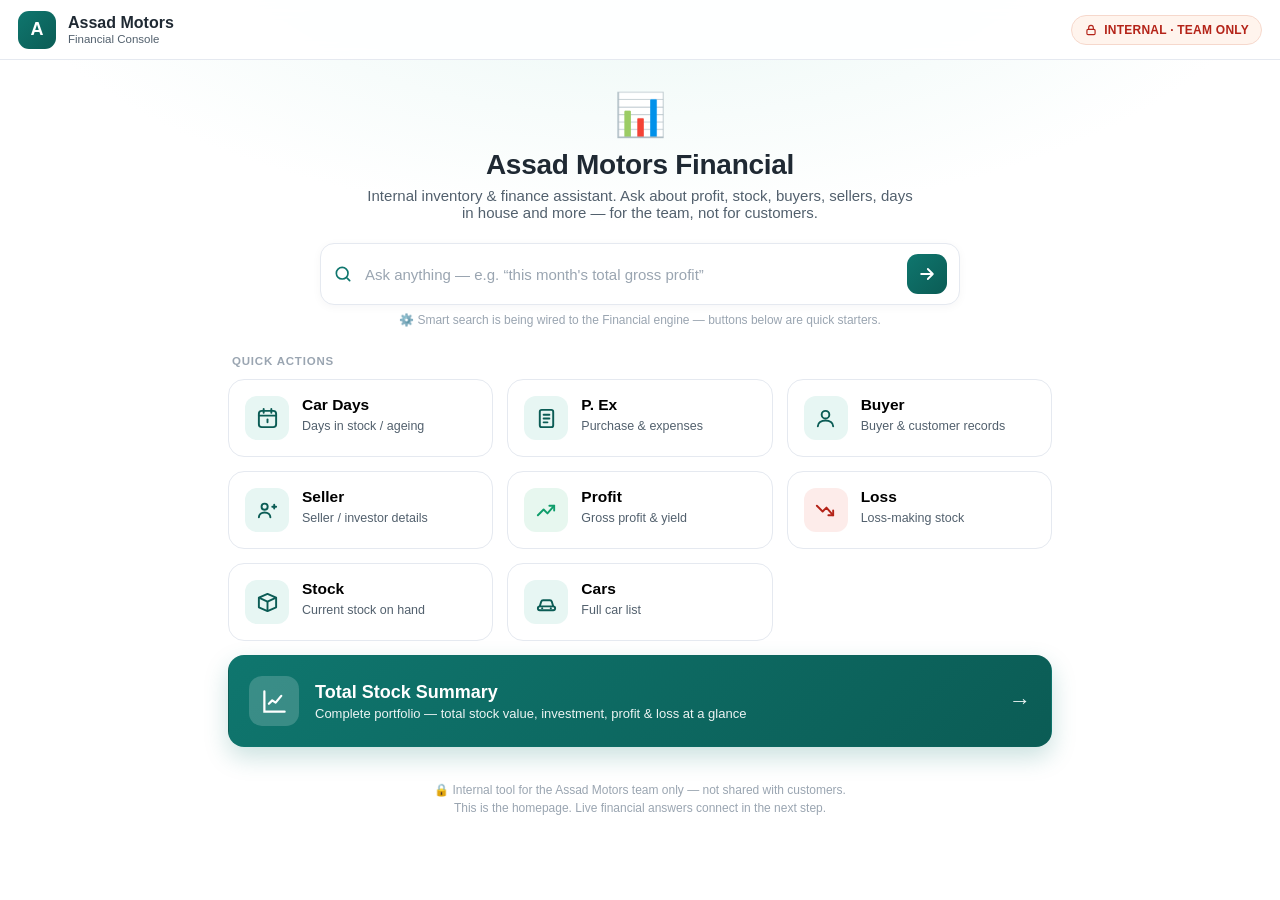
==== app/financial_app/index.html @ 6aa78eaf "Add Assad Motors Financial internal console homepage (/financial/) Separate internal-team link from " ====
<!DOCTYPE html>
<!-- Assad Motors FINANCIAL — internal team console (homepage / front-end only).
     Separate link from the customer chatbot. No customer data here.
     Plain HTML/CSS/JS, no frameworks. Styled to match app/chat_app.
     Backend (vector/embedding column matching) wired later — these buttons are
     quick-action prompts that will feed the Financial engine. -->
<html lang="en">
<head>
  <meta charset="utf-8" />
  <meta name="viewport" content="width=device-width, initial-scale=1, viewport-fit=cover" />
  <title>Assad Motors — Financial</title>
  <meta name="description" content="Assad Motors Financial — internal inventory & finance assistant (team only)." />
  <meta name="robots" content="noindex, nofollow" />
  <link rel="icon" href="data:image/svg+xml,<svg xmlns='http://www.w3.org/2000/svg' viewBox='0 0 100 100'><rect x='4' y='4' width='92' height='92' rx='22' fill='%230f766e'/><text x='50' y='68' font-size='52' text-anchor='middle' fill='white' font-family='Arial' font-weight='bold'>A</text></svg>" />
  <style>
    :root{
      --blue:#2563eb; --blue-dark:#1d4ed8; --blue-soft:#eff4ff;
      --teal:#0f766e; --teal-dark:#0b5c55; --teal-soft:#e7f6f3;
      --emerald:#0f9d6b; --red:#b42318; --amber:#b45309;
      --ink:#1f2933; --ink-soft:#52606d; --muted:#9aa5b1;
      --grey-line:#e5e9f0; --grey-bg:#f7f8fa; --radius:16px;
    }
    *{box-sizing:border-box;}
    html,body{height:100%;}
    body{
      margin:0; min-height:100dvh;
      font-family:-apple-system,BlinkMacSystemFont,"Segoe UI",Roboto,"Helvetica Neue",Arial,sans-serif;
      color:var(--ink);
      background:
        radial-gradient(1100px 520px at 50% -10%, var(--teal-soft) 0%, rgba(231,246,243,0) 60%),
        #fff;
    }
    button{font:inherit;cursor:pointer;}
    svg{display:block;}
    a{color:inherit;}

    /* ── Topbar ── */
    header#topbar{
      display:flex; align-items:center; gap:12px;
      height:60px; padding:0 18px;
      border-bottom:1px solid var(--grey-line);
      background:rgba(255,255,255,.9); backdrop-filter:blur(8px);
      position:sticky; top:0; z-index:10;
    }
    #logo{
      width:38px; height:38px; border-radius:11px; flex:0 0 auto;
      background:linear-gradient(135deg,var(--teal),var(--teal-dark));
      color:#fff; font-weight:800; font-size:18px;
      display:flex; align-items:center; justify-content:center;
    }
    #brandName{font-weight:800; font-size:16px; line-height:1.1;}
    #brandTag{font-size:11.5px; color:var(--ink-soft); margin-top:1px;}
    #internalPill{
      margin-left:auto; display:inline-flex; align-items:center; gap:6px;
      padding:7px 12px; border-radius:999px;
      background:#fff4ed; color:var(--red); border:1px solid #f6d8cc;
      font-size:12px; font-weight:800; letter-spacing:.02em; white-space:nowrap;
    }
    #internalPill svg{width:14px;height:14px;}

    /* ── Page ── */
    main{max-width:860px; margin:0 auto; padding:30px 18px 48px;}
    .hero{text-align:center; margin-bottom:22px;}
    .hero .emoji{font-size:42px;}
    .hero h1{font-size:28px; font-weight:800; letter-spacing:-.01em; margin:10px 0 6px;}
    .hero p{color:var(--ink-soft); font-size:15px; margin:0 auto; max-width:560px;}

    /* ── Ask bar (beta) ── */
    .askwrap{margin:22px auto 10px; max-width:640px;}
    .ask{
      display:flex; align-items:center; gap:10px;
      background:#fff; border:1px solid var(--grey-line); border-radius:14px;
      padding:10px 12px; box-shadow:0 2px 10px rgba(16,24,40,.04);
      transition:border-color .15s, box-shadow .15s;
    }
    .ask:focus-within{border-color:var(--teal); box-shadow:0 2px 14px rgba(15,118,110,.12);}
    .ask svg.q{width:20px;height:20px;color:var(--teal);flex:0 0 auto;}
    .ask input{
      flex:1; border:0; outline:0; background:none; font-size:15px; color:var(--ink);
    }
    .ask input::placeholder{color:var(--muted);}
    .ask button{
      flex:0 0 auto; width:40px; height:40px; border-radius:11px; border:0;
      background:linear-gradient(135deg,var(--teal),var(--teal-dark)); color:#fff;
      display:flex; align-items:center; justify-content:center;
    }
    .ask button svg{width:20px;height:20px;}
    .beta{text-align:center; font-size:12px; color:var(--muted); margin:8px 0 0;}

    /* ── Section label ── */
    .seclabel{
      font-size:11.5px; font-weight:800; letter-spacing:.07em; text-transform:uppercase;
      color:var(--muted); margin:28px 4px 12px;
    }

    /* ── Action grid (matches customer chips, bigger) ── */
    .grid{
      display:grid; grid-template-columns:repeat(auto-fit,minmax(200px,1fr));
      gap:14px;
    }
    .tile{
      display:flex; align-items:flex-start; gap:13px; text-align:left;
      padding:16px; border-radius:var(--radius);
      border:1px solid var(--grey-line); background:#fff;
      transition:border-color .15s, background .15s, transform .1s, box-shadow .15s;
    }
    .tile:hover{
      border-color:var(--teal); background:var(--teal-soft);
      transform:translateY(-2px); box-shadow:0 6px 18px rgba(15,118,110,.10);
    }
    .tile .ic{
      width:44px; height:44px; border-radius:12px; flex:0 0 auto;
      display:flex; align-items:center; justify-content:center;
      background:var(--teal-soft); color:var(--teal-dark);
    }
    .tile .ic svg{width:23px;height:23px;}
    .tile .txt{min-width:0;}
    .tile .t{font-weight:700; font-size:15.5px; line-height:1.2;}
    .tile .s{font-size:12.5px; color:var(--ink-soft); margin-top:3px; line-height:1.3;}
    /* accent variants */
    .tile.profit .ic{background:#e7f7ef;color:var(--emerald);}
    .tile.loss   .ic{background:#fdecea;color:var(--red);}

    /* ── Summary (full-width highlight) ── */
    .summary{
      margin-top:14px; display:flex; align-items:center; gap:16px;
      padding:20px; border-radius:var(--radius); text-align:left;
      width:100%; border:1px solid transparent;
      background:linear-gradient(135deg,var(--teal),var(--teal-dark)); color:#fff;
      transition:transform .1s, box-shadow .15s;
      box-shadow:0 10px 24px rgba(15,118,110,.22);
    }
    .summary:hover{transform:translateY(-2px); box-shadow:0 14px 30px rgba(15,118,110,.30);}
    .summary .ic{
      width:50px; height:50px; border-radius:13px; flex:0 0 auto;
      display:flex; align-items:center; justify-content:center;
      background:rgba(255,255,255,.18); color:#fff;
    }
    .summary .ic svg{width:27px;height:27px;}
    .summary .t{font-weight:800; font-size:18px;}
    .summary .s{font-size:13px; opacity:.92; margin-top:3px;}
    .summary .go{margin-left:auto; font-size:22px; opacity:.9;}

    footer{
      text-align:center; color:var(--muted); font-size:12px;
      margin-top:34px; line-height:1.5;
    }

    /* ── toast ── */
    #toast{
      position:fixed; left:50%; bottom:26px; transform:translateX(-50%) translateY(20px);
      background:#111827; color:#fff; padding:12px 18px; border-radius:12px;
      font-size:14px; box-shadow:0 10px 30px rgba(0,0,0,.25);
      opacity:0; pointer-events:none; transition:opacity .2s, transform .2s; z-index:50;
      max-width:88vw; text-align:center;
    }
    #toast.show{opacity:1; transform:translateX(-50%) translateY(0);}

    @media (max-width:560px){
      .hero h1{font-size:23px;}
      .grid{grid-template-columns:repeat(2,1fr); gap:11px;}
      .tile{flex-direction:column; gap:9px; padding:13px;}
      .tile .ic{width:40px;height:40px;}
      .summary{flex-wrap:wrap;}
    }
  </style>
</head>
<body>

  <header id="topbar">
    <div id="logo">A</div>
    <div>
      <div id="brandName">Assad Motors</div>
      <div id="brandTag">Financial Console</div>
    </div>
    <span id="internalPill">
      <svg viewBox="0 0 24 24" fill="none"><rect x="5" y="11" width="14" height="9" rx="2" stroke="currentColor" stroke-width="2"/><path d="M8 11V8a4 4 0 0 1 8 0v3" stroke="currentColor" stroke-width="2"/></svg>
      INTERNAL · TEAM ONLY
    </span>
  </header>

  <main>
    <section class="hero">
      <div class="emoji">📊</div>
      <h1>Assad Motors Financial</h1>
      <p>Internal inventory &amp; finance assistant. Ask about profit, stock, buyers, sellers, days in house and more — for the team, not for customers.</p>
    </section>

    <div class="askwrap">
      <form class="ask" id="askForm">
        <svg class="q" viewBox="0 0 24 24" fill="none"><circle cx="11" cy="11" r="7" stroke="currentColor" stroke-width="2"/><path d="m20 20-3-3" stroke="currentColor" stroke-width="2" stroke-linecap="round"/></svg>
        <input id="askInput" type="text" autocomplete="off"
               placeholder="Ask anything — e.g. “this month's total gross profit”" />
        <button type="submit" aria-label="Ask">
          <svg viewBox="0 0 24 24" fill="none"><path d="M5 12h13M13 6l6 6-6 6" stroke="currentColor" stroke-width="2.2" stroke-linecap="round" stroke-linejoin="round"/></svg>
        </button>
      </form>
      <p class="beta">⚙️ Smart search is being wired to the Financial engine — buttons below are quick starters.</p>
    </div>

    <div class="seclabel">Quick actions</div>
    <div class="grid" id="grid"><!-- tiles injected --></div>

    <button class="summary" data-q="Total stock summary — full portfolio value and profit/loss">
      <div class="ic">
        <svg viewBox="0 0 24 24" fill="none"><path d="M3 3v18h18" stroke="currentColor" stroke-width="2" stroke-linecap="round"/><path d="M7 14l3-3 3 2 5-6" stroke="currentColor" stroke-width="2" stroke-linecap="round" stroke-linejoin="round"/></svg>
      </div>
      <div>
        <div class="t">Total Stock Summary</div>
        <div class="s">Complete portfolio — total stock value, investment, profit &amp; loss at a glance</div>
      </div>
      <div class="go">→</div>
    </button>

    <footer>
      🔒 Internal tool for the Assad Motors team only — not shared with customers.<br/>
      This is the homepage. Live financial answers connect in the next step.
    </footer>
  </main>

  <div id="toast"></div>

  <script>
    // Quick-action tiles — labels mirror the owner's sketch.
    // data-q = the question each tile will send to the Financial engine later.
    var TILES = [
      {key:"cardays", label:"Car Days",  sub:"Days in stock / ageing",      q:"Show cars by number of days in house (ageing stock)",
       icon:'<path d="M8 2v4M16 2v4M3 9h18" stroke="currentColor" stroke-width="2" stroke-linecap="round"/><rect x="3" y="4" width="18" height="17" rx="3" stroke="currentColor" stroke-width="2"/><path d="M12 13v3" stroke="currentColor" stroke-width="2" stroke-linecap="round"/>'},
      {key:"pex", label:"P. Ex",         sub:"Purchase &amp; expenses",     q:"Show purchase price and expenses breakdown",
       icon:'<rect x="5" y="3" width="14" height="18" rx="2" stroke="currentColor" stroke-width="2"/><path d="M9 8h6M9 12h6M9 16h4" stroke="currentColor" stroke-width="2" stroke-linecap="round"/>'},
      {key:"buyer", label:"Buyer",       sub:"Buyer &amp; customer records", q:"Show buyer / customer records",
       icon:'<circle cx="12" cy="8" r="4" stroke="currentColor" stroke-width="2"/><path d="M4 20c0-3.3 3.6-6 8-6s8 2.7 8 6" stroke="currentColor" stroke-width="2" stroke-linecap="round"/>'},
      {key:"seller", label:"Seller",     sub:"Seller / investor details",   q:"Show seller and investor details",
       icon:'<circle cx="9" cy="8" r="3.2" stroke="currentColor" stroke-width="2"/><path d="M3 19c0-3 2.7-5 6-5s6 2 6 5" stroke="currentColor" stroke-width="2" stroke-linecap="round"/><path d="M17 8h4M19 6v4" stroke="currentColor" stroke-width="2" stroke-linecap="round"/>'},
      {key:"profit", label:"Profit", cls:"profit", sub:"Gross profit &amp; yield", q:"Show gross profit and percent yield",
       icon:'<path d="M3 17l6-6 4 4 7-8" stroke="currentColor" stroke-width="2" stroke-linecap="round" stroke-linejoin="round"/><path d="M15 7h5v5" stroke="currentColor" stroke-width="2" stroke-linecap="round" stroke-linejoin="round"/>'},
      {key:"loss", label:"Loss", cls:"loss", sub:"Loss-making stock",       q:"Show loss-making cars",
       icon:'<path d="M3 7l6 6 4-4 7 8" stroke="currentColor" stroke-width="2" stroke-linecap="round" stroke-linejoin="round"/><path d="M15 17h5v-5" stroke="currentColor" stroke-width="2" stroke-linecap="round" stroke-linejoin="round"/>'},
      {key:"stock", label:"Stock",       sub:"Current stock on hand",       q:"Show current stock on hand",
       icon:'<path d="M3 7l9-4 9 4-9 4-9-4Z" stroke="currentColor" stroke-width="2" stroke-linejoin="round"/><path d="M3 7v10l9 4 9-4V7" stroke="currentColor" stroke-width="2" stroke-linejoin="round"/><path d="M12 11v10" stroke="currentColor" stroke-width="2"/>'},
      {key:"cars", label:"Cars",         sub:"Full car list",               q:"Show the full car list",
       icon:'<path d="M5 16l1.5-5A2 2 0 0 1 8.4 9.6h7.2a2 2 0 0 1 1.9 1.4L19 16" stroke="currentColor" stroke-width="2" stroke-linecap="round" stroke-linejoin="round"/><rect x="3" y="16" width="18" height="4" rx="2" stroke="currentColor" stroke-width="2"/><circle cx="7.5" cy="18" r="1.1" fill="currentColor"/><circle cx="16.5" cy="18" r="1.1" fill="currentColor"/>'}
    ];

    var grid = document.getElementById("grid");
    TILES.forEach(function(t){
      var b = document.createElement("button");
      b.className = "tile" + (t.cls ? " " + t.cls : "");
      b.setAttribute("data-q", t.q);
      b.innerHTML =
        '<div class="ic"><svg viewBox="0 0 24 24" fill="none">' + t.icon + '</svg></div>' +
        '<div class="txt"><div class="t">' + t.label + '</div><div class="s">' + t.sub + '</div></div>';
      grid.appendChild(b);
    });

    // Toast + placeholder behaviour (backend not wired yet).
    var toast = document.getElementById("toast"), toastT;
    function showToast(msg){
      toast.textContent = msg;
      toast.classList.add("show");
      clearTimeout(toastT);
      toastT = setTimeout(function(){ toast.classList.remove("show"); }, 2600);
    }
    function ask(q){
      showToast("Coming soon — “" + q + "” will run on the Financial engine.");
    }
    document.addEventListener("click", function(e){
      var el = e.target.closest("[data-q]");
      if (el) ask(el.getAttribute("data-q"));
    });
    document.getElementById("askForm").addEventListener("submit", function(e){
      e.preventDefault();
      var v = document.getElementById("askInput").value.trim();
      if (v) ask(v);
    });
  </script>
</body>
</html>
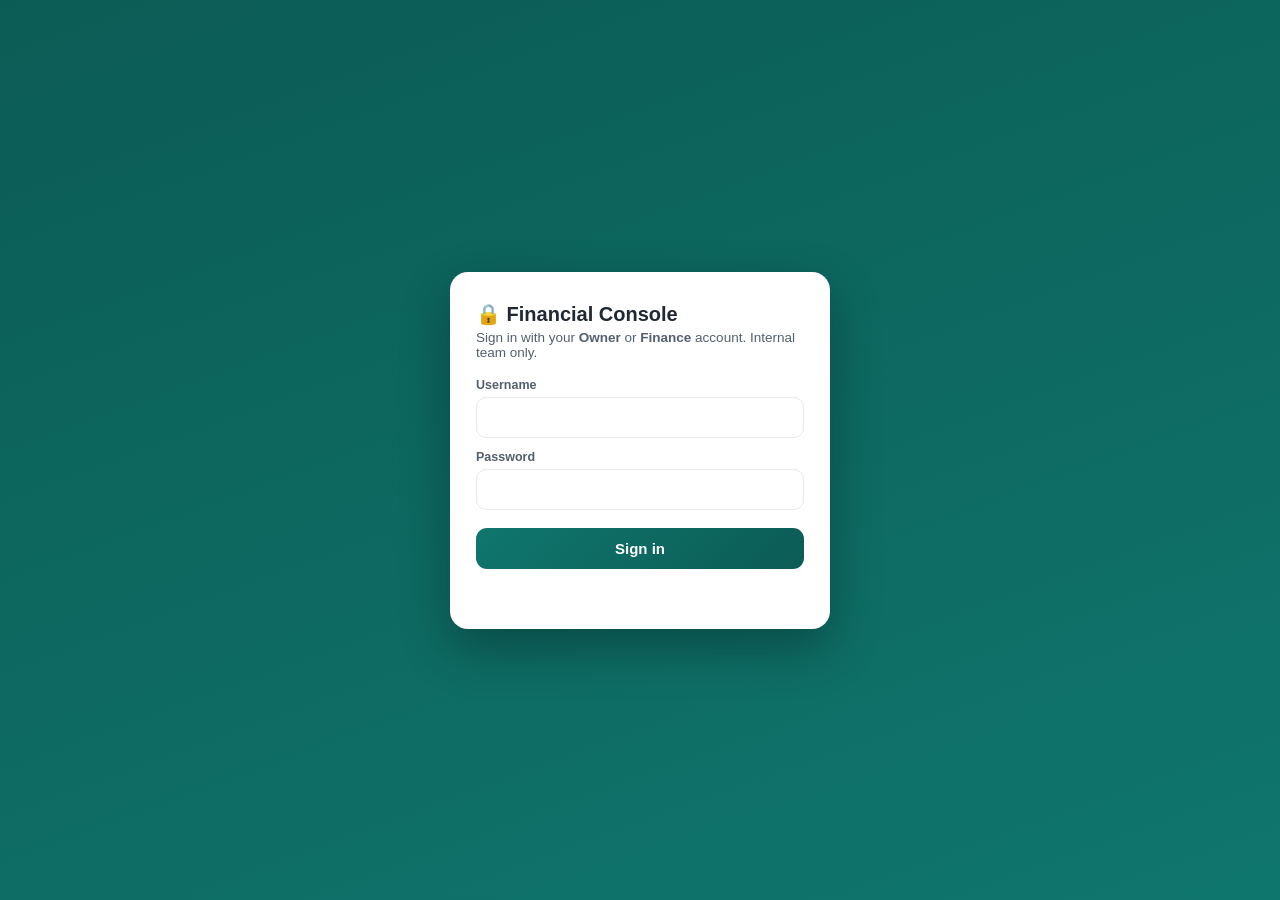
==== commit 3ea48cd6: "Financial console: engine + gated API + live frontend Build the Assad Motors Financial internal cons" ====
--- a/app/financial_app/index.html
+++ b/app/financial_app/index.html
@@ -1,9 +1,10 @@
 <!DOCTYPE html>
-<!-- Assad Motors FINANCIAL — internal team console (homepage / front-end only).
-     Separate link from the customer chatbot. No customer data here.
-     Plain HTML/CSS/JS, no frameworks. Styled to match app/chat_app.
-     Backend (vector/embedding column matching) wired later — these buttons are
-     quick-action prompts that will feed the Financial engine. -->
+<!-- Assad Motors FINANCIAL — internal team console.
+     Separate link from the customer chatbot. Reads the SAME live workbook via
+     the gated JSON API at /financial/api/* (Owner / Finance Staff only).
+     Auth is handled INLINE (shared localStorage auth_token on this origin), so
+     if you're already signed into the Owner panel it just works.
+     Plain HTML/CSS/JS, no frameworks. -->
 <html lang="en">
 <head>
   <meta charset="utf-8" />
@@ -14,7 +15,6 @@
   <link rel="icon" href="data:image/svg+xml,<svg xmlns='http://www.w3.org/2000/svg' viewBox='0 0 100 100'><rect x='4' y='4' width='92' height='92' rx='22' fill='%230f766e'/><text x='50' y='68' font-size='52' text-anchor='middle' fill='white' font-family='Arial' font-weight='bold'>A</text></svg>" />
   <style>
     :root{
-      --blue:#2563eb; --blue-dark:#1d4ed8; --blue-soft:#eff4ff;
       --teal:#0f766e; --teal-dark:#0b5c55; --teal-soft:#e7f6f3;
       --emerald:#0f9d6b; --red:#b42318; --amber:#b45309;
       --ink:#1f2933; --ink-soft:#52606d; --muted:#9aa5b1;
@@ -32,7 +32,7 @@
     }
     button{font:inherit;cursor:pointer;}
     svg{display:block;}
-    a{color:inherit;}
+    a{color:var(--teal-dark);}
 
     /* ── Topbar ── */
     header#topbar{
@@ -50,118 +50,132 @@
     }
     #brandName{font-weight:800; font-size:16px; line-height:1.1;}
     #brandTag{font-size:11.5px; color:var(--ink-soft); margin-top:1px;}
+    #whoami{margin-left:auto; display:flex; align-items:center; gap:10px; font-size:12.5px; color:var(--ink-soft);}
     #internalPill{
-      margin-left:auto; display:inline-flex; align-items:center; gap:6px;
+      display:inline-flex; align-items:center; gap:6px;
       padding:7px 12px; border-radius:999px;
       background:#fff4ed; color:var(--red); border:1px solid #f6d8cc;
       font-size:12px; font-weight:800; letter-spacing:.02em; white-space:nowrap;
     }
     #internalPill svg{width:14px;height:14px;}
+    #logoutBtn{background:none;border:1px solid var(--grey-line);border-radius:8px;padding:6px 11px;color:var(--ink-soft);font-size:12.5px;}
+    #logoutBtn:hover{background:var(--grey-bg);}
 
     /* ── Page ── */
-    main{max-width:860px; margin:0 auto; padding:30px 18px 48px;}
-    .hero{text-align:center; margin-bottom:22px;}
-    .hero .emoji{font-size:42px;}
-    .hero h1{font-size:28px; font-weight:800; letter-spacing:-.01em; margin:10px 0 6px;}
-    .hero p{color:var(--ink-soft); font-size:15px; margin:0 auto; max-width:560px;}
-
-    /* ── Ask bar (beta) ── */
-    .askwrap{margin:22px auto 10px; max-width:640px;}
-    .ask{
-      display:flex; align-items:center; gap:10px;
-      background:#fff; border:1px solid var(--grey-line); border-radius:14px;
-      padding:10px 12px; box-shadow:0 2px 10px rgba(16,24,40,.04);
-      transition:border-color .15s, box-shadow .15s;
-    }
+    main{max-width:900px; margin:0 auto; padding:26px 18px 48px;}
+    .hero{text-align:center; margin-bottom:18px;}
+    .hero .emoji{font-size:40px;}
+    .hero h1{font-size:26px; font-weight:800; letter-spacing:-.01em; margin:8px 0 6px;}
+    .hero p{color:var(--ink-soft); font-size:14.5px; margin:0 auto; max-width:560px;}
+
+    .askwrap{margin:18px auto 6px; max-width:640px;}
+    .ask{display:flex; align-items:center; gap:10px; background:#fff;
+      border:1px solid var(--grey-line); border-radius:14px; padding:10px 12px;
+      box-shadow:0 2px 10px rgba(16,24,40,.04); transition:border-color .15s,box-shadow .15s;}
     .ask:focus-within{border-color:var(--teal); box-shadow:0 2px 14px rgba(15,118,110,.12);}
     .ask svg.q{width:20px;height:20px;color:var(--teal);flex:0 0 auto;}
-    .ask input{
-      flex:1; border:0; outline:0; background:none; font-size:15px; color:var(--ink);
-    }
+    .ask input{flex:1; border:0; outline:0; background:none; font-size:15px; color:var(--ink);}
     .ask input::placeholder{color:var(--muted);}
-    .ask button{
-      flex:0 0 auto; width:40px; height:40px; border-radius:11px; border:0;
+    .ask button{flex:0 0 auto; width:40px; height:40px; border-radius:11px; border:0;
       background:linear-gradient(135deg,var(--teal),var(--teal-dark)); color:#fff;
-      display:flex; align-items:center; justify-content:center;
-    }
+      display:flex; align-items:center; justify-content:center;}
     .ask button svg{width:20px;height:20px;}
     .beta{text-align:center; font-size:12px; color:var(--muted); margin:8px 0 0;}
 
-    /* ── Section label ── */
-    .seclabel{
-      font-size:11.5px; font-weight:800; letter-spacing:.07em; text-transform:uppercase;
-      color:var(--muted); margin:28px 4px 12px;
-    }
-
-    /* ── Action grid (matches customer chips, bigger) ── */
-    .grid{
-      display:grid; grid-template-columns:repeat(auto-fit,minmax(200px,1fr));
-      gap:14px;
-    }
-    .tile{
-      display:flex; align-items:flex-start; gap:13px; text-align:left;
-      padding:16px; border-radius:var(--radius);
-      border:1px solid var(--grey-line); background:#fff;
-      transition:border-color .15s, background .15s, transform .1s, box-shadow .15s;
-    }
-    .tile:hover{
-      border-color:var(--teal); background:var(--teal-soft);
-      transform:translateY(-2px); box-shadow:0 6px 18px rgba(15,118,110,.10);
-    }
-    .tile .ic{
-      width:44px; height:44px; border-radius:12px; flex:0 0 auto;
-      display:flex; align-items:center; justify-content:center;
-      background:var(--teal-soft); color:var(--teal-dark);
-    }
+    .seclabel{font-size:11.5px; font-weight:800; letter-spacing:.07em; text-transform:uppercase;
+      color:var(--muted); margin:24px 4px 12px;}
+
+    .grid{display:grid; grid-template-columns:repeat(auto-fit,minmax(200px,1fr)); gap:14px;}
+    .tile{display:flex; align-items:flex-start; gap:13px; text-align:left; padding:16px;
+      border-radius:var(--radius); border:1px solid var(--grey-line); background:#fff;
+      transition:border-color .15s,background .15s,transform .1s,box-shadow .15s;}
+    .tile:hover{border-color:var(--teal); background:var(--teal-soft); transform:translateY(-2px); box-shadow:0 6px 18px rgba(15,118,110,.10);}
+    .tile .ic{width:44px; height:44px; border-radius:12px; flex:0 0 auto; display:flex; align-items:center; justify-content:center; background:var(--teal-soft); color:var(--teal-dark);}
     .tile .ic svg{width:23px;height:23px;}
-    .tile .txt{min-width:0;}
     .tile .t{font-weight:700; font-size:15.5px; line-height:1.2;}
     .tile .s{font-size:12.5px; color:var(--ink-soft); margin-top:3px; line-height:1.3;}
-    /* accent variants */
     .tile.profit .ic{background:#e7f7ef;color:var(--emerald);}
-    .tile.loss   .ic{background:#fdecea;color:var(--red);}
-
-    /* ── Summary (full-width highlight) ── */
-    .summary{
-      margin-top:14px; display:flex; align-items:center; gap:16px;
-      padding:20px; border-radius:var(--radius); text-align:left;
-      width:100%; border:1px solid transparent;
+    .tile.loss .ic{background:#fdecea;color:var(--red);}
+
+    .summary{margin-top:14px; display:flex; align-items:center; gap:16px; padding:20px;
+      border-radius:var(--radius); text-align:left; width:100%; border:1px solid transparent;
       background:linear-gradient(135deg,var(--teal),var(--teal-dark)); color:#fff;
-      transition:transform .1s, box-shadow .15s;
-      box-shadow:0 10px 24px rgba(15,118,110,.22);
-    }
+      transition:transform .1s,box-shadow .15s; box-shadow:0 10px 24px rgba(15,118,110,.22);}
     .summary:hover{transform:translateY(-2px); box-shadow:0 14px 30px rgba(15,118,110,.30);}
-    .summary .ic{
-      width:50px; height:50px; border-radius:13px; flex:0 0 auto;
-      display:flex; align-items:center; justify-content:center;
-      background:rgba(255,255,255,.18); color:#fff;
-    }
+    .summary .ic{width:50px; height:50px; border-radius:13px; flex:0 0 auto; display:flex; align-items:center; justify-content:center; background:rgba(255,255,255,.18); color:#fff;}
     .summary .ic svg{width:27px;height:27px;}
     .summary .t{font-weight:800; font-size:18px;}
     .summary .s{font-size:13px; opacity:.92; margin-top:3px;}
     .summary .go{margin-left:auto; font-size:22px; opacity:.9;}
 
-    footer{
-      text-align:center; color:var(--muted); font-size:12px;
-      margin-top:34px; line-height:1.5;
-    }
-
-    /* ── toast ── */
-    #toast{
-      position:fixed; left:50%; bottom:26px; transform:translateX(-50%) translateY(20px);
-      background:#111827; color:#fff; padding:12px 18px; border-radius:12px;
-      font-size:14px; box-shadow:0 10px 30px rgba(0,0,0,.25);
-      opacity:0; pointer-events:none; transition:opacity .2s, transform .2s; z-index:50;
-      max-width:88vw; text-align:center;
-    }
+    /* ── Result view ── */
+    #resultView{display:none;}
+    .rv-head{display:flex; align-items:center; gap:12px; margin-bottom:6px;}
+    .backBtn{display:inline-flex; align-items:center; gap:6px; border:1px solid var(--grey-line);
+      background:#fff; border-radius:10px; padding:8px 13px; font-size:14px; font-weight:600; color:var(--ink);}
+    .backBtn:hover{background:var(--teal-soft); border-color:var(--teal);}
+    .backBtn svg{width:16px;height:16px;}
+    .rv-title{font-size:20px; font-weight:800;}
+    .rv-sub{color:var(--ink-soft); font-size:13.5px; margin:2px 0 16px;}
+
+    .chips{display:flex; flex-wrap:wrap; gap:10px; margin-bottom:8px;}
+    .chip{padding:10px 15px; border-radius:11px; border:1px solid var(--grey-line); background:#fff;
+      font-size:14px; color:var(--ink); font-weight:600; transition:border-color .15s,background .15s,transform .1s;}
+    .chip:hover{border-color:var(--teal); background:var(--teal-soft); transform:translateY(-1px);}
+    .chip .cnt{color:var(--teal-dark); font-weight:800; margin-left:5px;}
+
+    .totalsbar{display:flex; flex-wrap:wrap; gap:18px; align-items:baseline;
+      background:var(--teal-soft); border:1px solid #cfe9e3; border-radius:12px; padding:14px 18px; margin:6px 0 16px;}
+    .totalsbar b{font-size:20px; color:var(--teal-dark);}
+    .totalsbar span{font-size:13px; color:var(--ink-soft);}
+
+    .cards{display:grid; grid-template-columns:repeat(auto-fill,minmax(300px,1fr)); gap:14px;}
+    .fcard{border:1px solid var(--grey-line); border-radius:14px; background:#fff; padding:15px 16px;
+      box-shadow:0 1px 4px rgba(16,24,40,.04);}
+    .fcard .top{display:flex; justify-content:space-between; align-items:flex-start; gap:10px; margin-bottom:10px;}
+    .fcard .ctitle{font-weight:800; font-size:15px; line-height:1.25;}
+    .fcard .creg{font-size:12px; color:var(--ink-soft); margin-top:2px; font-variant-numeric:tabular-nums;}
+    .fcard .sold{font-size:10.5px; font-weight:800; color:var(--amber); background:#fdf6e3; border:1px solid #f1dca6; border-radius:6px; padding:3px 7px; white-space:nowrap;}
+    .frow{display:flex; justify-content:space-between; gap:12px; font-size:13px; padding:4px 0; border-top:1px dashed #eef1f4;}
+    .frow:first-of-type{border-top:0;}
+    .frow .k{color:var(--ink-soft);}
+    .frow .v{font-weight:600; text-align:right; font-variant-numeric:tabular-nums;}
+    .v.pos{color:var(--emerald);} .v.neg{color:var(--red);}
+    .divider{height:1px;background:var(--grey-line);margin:9px 0;}
+
+    .loading,.empty{padding:40px 10px; text-align:center; color:var(--muted); font-size:14px;}
+    .err{padding:16px; border-radius:12px; background:#fdecea; color:var(--red); font-size:14px; font-weight:600;}
+
+    footer{text-align:center; color:var(--muted); font-size:12px; margin-top:34px; line-height:1.5;}
+    #toast{position:fixed; left:50%; bottom:26px; transform:translateX(-50%) translateY(20px);
+      background:#111827; color:#fff; padding:12px 18px; border-radius:12px; font-size:14px;
+      box-shadow:0 10px 30px rgba(0,0,0,.25); opacity:0; pointer-events:none;
+      transition:opacity .2s,transform .2s; z-index:50; max-width:88vw; text-align:center;}
     #toast.show{opacity:1; transform:translateX(-50%) translateY(0);}
 
+    /* ── Auth gate ── */
+    #gate{position:fixed; inset:0; z-index:100; background:linear-gradient(160deg,#0b5c55,#0f766e);
+      display:none; align-items:center; justify-content:center; padding:20px;}
+    #gate.show{display:flex;}
+    .gcard{background:#fff; border-radius:18px; padding:30px 26px; width:100%; max-width:380px; box-shadow:0 20px 50px rgba(0,0,0,.3);}
+    .gcard h2{margin:0 0 4px; font-size:20px;}
+    .gcard p{margin:0 0 18px; color:var(--ink-soft); font-size:13.5px;}
+    .gcard label{display:block; font-size:12.5px; font-weight:700; color:var(--ink-soft); margin:12px 0 5px;}
+    .gcard input{width:100%; padding:11px 13px; border:1px solid var(--grey-line); border-radius:10px; font-size:15px;}
+    .gcard input:focus{outline:0; border-color:var(--teal);}
+    .gcard button{width:100%; margin-top:18px; padding:12px; border:0; border-radius:11px; color:#fff; font-weight:700; font-size:15px;
+      background:linear-gradient(135deg,var(--teal),var(--teal-dark));}
+    .gcard button:disabled{opacity:.6;}
+    .gmsg{margin-top:12px; font-size:13px; text-align:center; min-height:18px;}
+    .gmsg.err{color:var(--red);} .gmsg.info{color:var(--ink-soft);}
+
     @media (max-width:560px){
-      .hero h1{font-size:23px;}
+      .hero h1{font-size:22px;}
       .grid{grid-template-columns:repeat(2,1fr); gap:11px;}
       .tile{flex-direction:column; gap:9px; padding:13px;}
-      .tile .ic{width:40px;height:40px;}
       .summary{flex-wrap:wrap;}
+      .cards{grid-template-columns:1fr;}
+      #whoami .wtext{display:none;}
     }
   </style>
 </head>
@@ -173,106 +187,340 @@
       <div id="brandName">Assad Motors</div>
       <div id="brandTag">Financial Console</div>
     </div>
-    <span id="internalPill">
-      <svg viewBox="0 0 24 24" fill="none"><rect x="5" y="11" width="14" height="9" rx="2" stroke="currentColor" stroke-width="2"/><path d="M8 11V8a4 4 0 0 1 8 0v3" stroke="currentColor" stroke-width="2"/></svg>
-      INTERNAL · TEAM ONLY
-    </span>
+    <div id="whoami">
+      <span id="internalPill">
+        <svg viewBox="0 0 24 24" fill="none"><rect x="5" y="11" width="14" height="9" rx="2" stroke="currentColor" stroke-width="2"/><path d="M8 11V8a4 4 0 0 1 8 0v3" stroke="currentColor" stroke-width="2"/></svg>
+        INTERNAL
+      </span>
+      <span class="wtext" id="userLabel"></span>
+      <button id="logoutBtn" style="display:none">Logout</button>
+    </div>
   </header>
 
   <main>
-    <section class="hero">
-      <div class="emoji">📊</div>
-      <h1>Assad Motors Financial</h1>
-      <p>Internal inventory &amp; finance assistant. Ask about profit, stock, buyers, sellers, days in house and more — for the team, not for customers.</p>
-    </section>
-
-    <div class="askwrap">
-      <form class="ask" id="askForm">
-        <svg class="q" viewBox="0 0 24 24" fill="none"><circle cx="11" cy="11" r="7" stroke="currentColor" stroke-width="2"/><path d="m20 20-3-3" stroke="currentColor" stroke-width="2" stroke-linecap="round"/></svg>
-        <input id="askInput" type="text" autocomplete="off"
-               placeholder="Ask anything — e.g. “this month's total gross profit”" />
-        <button type="submit" aria-label="Ask">
-          <svg viewBox="0 0 24 24" fill="none"><path d="M5 12h13M13 6l6 6-6 6" stroke="currentColor" stroke-width="2.2" stroke-linecap="round" stroke-linejoin="round"/></svg>
-        </button>
+    <!-- HOME -->
+    <div id="homeView">
+      <section class="hero">
+        <div class="emoji">📊</div>
+        <h1>Assad Motors Financial</h1>
+        <p>Internal inventory &amp; finance console. Live from the same workbook — profit, stock, buyers, sellers, days in house and more.</p>
+      </section>
+
+      <div class="askwrap">
+        <form class="ask" id="askForm">
+          <svg class="q" viewBox="0 0 24 24" fill="none"><circle cx="11" cy="11" r="7" stroke="currentColor" stroke-width="2"/><path d="m20 20-3-3" stroke="currentColor" stroke-width="2" stroke-linecap="round"/></svg>
+          <input id="askInput" type="text" autocomplete="off" placeholder="Ask anything — e.g. “this month's total gross profit”" />
+          <button type="submit" aria-label="Ask">
+            <svg viewBox="0 0 24 24" fill="none"><path d="M5 12h13M13 6l6 6-6 6" stroke="currentColor" stroke-width="2.2" stroke-linecap="round" stroke-linejoin="round"/></svg>
+          </button>
+        </form>
+        <p class="beta">⚙️ Smart free-text search connects next — buttons below are live now.</p>
+      </div>
+
+      <div class="seclabel">Quick actions</div>
+      <div class="grid" id="grid"></div>
+
+      <button class="summary" data-action="summary">
+        <div class="ic"><svg viewBox="0 0 24 24" fill="none"><path d="M3 3v18h18" stroke="currentColor" stroke-width="2" stroke-linecap="round"/><path d="M7 14l3-3 3 2 5-6" stroke="currentColor" stroke-width="2" stroke-linecap="round" stroke-linejoin="round"/></svg></div>
+        <div>
+          <div class="t">Total Stock Summary</div>
+          <div class="s">Total stock value, investment, counts &amp; locations at a glance</div>
+        </div>
+        <div class="go">→</div>
+      </button>
+
+      <footer>
+        🔒 Internal tool for the Assad Motors team only — not shared with customers.
+      </footer>
+    </div>
+
+    <!-- RESULTS -->
+    <div id="resultView">
+      <div class="rv-head">
+        <button class="backBtn" id="backBtn"><svg viewBox="0 0 24 24" fill="none"><path d="M15 6l-6 6 6 6" stroke="currentColor" stroke-width="2.2" stroke-linecap="round" stroke-linejoin="round"/></svg>Back</button>
+        <div>
+          <div class="rv-title" id="rvTitle"></div>
+        </div>
+      </div>
+      <div class="rv-sub" id="rvSub"></div>
+      <div id="rvBody"></div>
+    </div>
+  </main>
+
+  <div id="toast"></div>
+
+  <!-- AUTH GATE -->
+  <div id="gate">
+    <div class="gcard">
+      <h2>🔒 Financial Console</h2>
+      <p>Sign in with your <b>Owner</b> or <b>Finance</b> account. Internal team only.</p>
+      <form id="loginForm">
+        <label for="guser">Username</label>
+        <input id="guser" type="text" autocomplete="username" />
+        <label for="gpass">Password</label>
+        <input id="gpass" type="password" autocomplete="current-password" />
+        <button id="gbtn" type="submit">Sign in</button>
       </form>
-      <p class="beta">⚙️ Smart search is being wired to the Financial engine — buttons below are quick starters.</p>
+      <div class="gmsg" id="gmsg"></div>
     </div>
-
-    <div class="seclabel">Quick actions</div>
-    <div class="grid" id="grid"><!-- tiles injected --></div>
-
-    <button class="summary" data-q="Total stock summary — full portfolio value and profit/loss">
-      <div class="ic">
-        <svg viewBox="0 0 24 24" fill="none"><path d="M3 3v18h18" stroke="currentColor" stroke-width="2" stroke-linecap="round"/><path d="M7 14l3-3 3 2 5-6" stroke="currentColor" stroke-width="2" stroke-linecap="round" stroke-linejoin="round"/></svg>
-      </div>
-      <div>
-        <div class="t">Total Stock Summary</div>
-        <div class="s">Complete portfolio — total stock value, investment, profit &amp; loss at a glance</div>
-      </div>
-      <div class="go">→</div>
-    </button>
-
-    <footer>
-      🔒 Internal tool for the Assad Motors team only — not shared with customers.<br/>
-      This is the homepage. Live financial answers connect in the next step.
-    </footer>
-  </main>
-
-  <div id="toast"></div>
+  </div>
 
   <script>
-    // Quick-action tiles — labels mirror the owner's sketch.
-    // data-q = the question each tile will send to the Financial engine later.
+  (function(){
+    "use strict";
+    var API = "";                       // same origin — nginx proxies /financial/api
+    var LS = window.localStorage;
+
+    // ── tiny helpers ──
+    function el(id){ return document.getElementById(id); }
+    function token(){ try { return LS.getItem("auth_token") || ""; } catch(e){ return ""; } }
+    function setTok(t,u,r,f){ try{ LS.setItem("auth_token",t); if(u)LS.setItem("auth_user",u); if(r)LS.setItem("auth_role",r); if(f!=null)LS.setItem("auth_full_name",f);}catch(e){} }
+    function clearTok(){ try{ ["auth_token","auth_user","auth_role","auth_full_name"].forEach(function(k){LS.removeItem(k);}); }catch(e){} }
+
+    function inr(n){
+      if(n===null||n===undefined||n==="") return "—";
+      var neg = n<0; n=Math.abs(Math.round(n));
+      var s=String(n), last3=s.slice(-3), rest=s.slice(0,-3);
+      if(rest) last3="," + last3;
+      rest=rest.replace(/\B(?=(\d{2})+(?!\d))/g,",");
+      return (neg?"-₹":"₹")+rest+last3;
+    }
+    function esc(s){ return String(s==null?"":s).replace(/[&<>]/g,function(c){return {"&":"&amp;","<":"&lt;",">":"&gt;"}[c];}); }
+
+    // ── API ──
+    function apiGet(action, params){
+      var qs = params ? ("?"+Object.keys(params).map(function(k){return encodeURIComponent(k)+"="+encodeURIComponent(params[k]);}).join("&")) : "";
+      return fetch(API+"/financial/api/"+action+qs, { headers:{ "X-Session-Token": token() } })
+        .then(function(r){
+          if(r.status===401||r.status===403){ showGate(r.status===403?"This account can't open the Financial console.":""); throw new Error("auth"); }
+          return r.json().then(function(d){ if(!r.ok) throw new Error(d.detail||"Request failed"); return d; });
+        });
+    }
+
+    // ── AUTH ──
+    function showGate(msg){
+      el("gate").classList.add("show");
+      if(msg){ var m=el("gmsg"); m.textContent=msg; m.className="gmsg err"; }
+    }
+    function hideGate(){ el("gate").classList.remove("show"); }
+
+    function boot(){
+      if(!token()){ showGate(""); return; }
+      // validate token + role
+      fetch(API+"/auth/me",{ headers:{ "X-Session-Token": token() } })
+        .then(function(r){ return r.ok ? r.json() : null; })
+        .then(function(me){
+          var role = me && me.user ? me.user.role : (me && me.role);
+          var name = me && me.user ? (me.user.full_name||me.user.username) : "";
+          if(!me){ clearTok(); showGate(""); return; }
+          if(role!=="Owner" && role!=="Finance Staff"){ showGate("This account ("+esc(role||"?")+") can't open the Financial console."); return; }
+          el("userLabel").textContent = (name||"") + (role?(" · "+role):"");
+          el("logoutBtn").style.display="";
+          hideGate(); startApp();
+        })
+        .catch(function(){ showGate(""); });
+    }
+
+    el("loginForm").addEventListener("submit", function(e){
+      e.preventDefault();
+      var u=el("guser").value.trim(), p=el("gpass").value;
+      if(!u||!p){ el("gmsg").textContent="Enter username and password."; el("gmsg").className="gmsg err"; return; }
+      el("gbtn").disabled=true; el("gmsg").textContent="Signing in…"; el("gmsg").className="gmsg info";
+      fetch(API+"/auth/login",{ method:"POST", headers:{"Content-Type":"application/json"}, body:JSON.stringify({username:u,password:p}) })
+        .then(function(r){ return r.json().then(function(d){return {ok:r.ok,d:d};}); })
+        .then(function(x){
+          el("gbtn").disabled=false;
+          if(!x.ok){ el("gmsg").textContent="✗ "+(x.d.detail||"Sign in failed."); el("gmsg").className="gmsg err"; return; }
+          setTok(x.d.token, x.d.user.username, x.d.user.role, x.d.user.full_name||"");
+          el("gmsg").textContent=""; boot();
+        })
+        .catch(function(ex){ el("gbtn").disabled=false; el("gmsg").textContent="Network problem: "+ex.message; el("gmsg").className="gmsg err"; });
+    });
+
+    el("logoutBtn").addEventListener("click", function(){
+      var t=token();
+      fetch(API+"/auth/logout",{method:"POST",headers:{"X-Session-Token":t}}).catch(function(){}).finally(function(){
+        clearTok(); location.reload();
+      });
+    });
+
+    // ── TILES ──
     var TILES = [
-      {key:"cardays", label:"Car Days",  sub:"Days in stock / ageing",      q:"Show cars by number of days in house (ageing stock)",
-       icon:'<path d="M8 2v4M16 2v4M3 9h18" stroke="currentColor" stroke-width="2" stroke-linecap="round"/><rect x="3" y="4" width="18" height="17" rx="3" stroke="currentColor" stroke-width="2"/><path d="M12 13v3" stroke="currentColor" stroke-width="2" stroke-linecap="round"/>'},
-      {key:"pex", label:"P. Ex",         sub:"Purchase &amp; expenses",     q:"Show purchase price and expenses breakdown",
-       icon:'<rect x="5" y="3" width="14" height="18" rx="2" stroke="currentColor" stroke-width="2"/><path d="M9 8h6M9 12h6M9 16h4" stroke="currentColor" stroke-width="2" stroke-linecap="round"/>'},
-      {key:"buyer", label:"Buyer",       sub:"Buyer &amp; customer records", q:"Show buyer / customer records",
+      {action:"car_days", label:"Car Days", sub:"Days in stock / ageing",
+       icon:'<path d="M8 2v4M16 2v4M3 9h18" stroke="currentColor" stroke-width="2" stroke-linecap="round"/><rect x="3" y="4" width="18" height="17" rx="3" stroke="currentColor" stroke-width="2"/>'},
+      {action:"pey", label:"PEY", sub:"Profit ratio / % yield",
+       icon:'<circle cx="7.5" cy="7.5" r="2.5" stroke="currentColor" stroke-width="2"/><circle cx="16.5" cy="16.5" r="2.5" stroke="currentColor" stroke-width="2"/><path d="M19 5 5 19" stroke="currentColor" stroke-width="2" stroke-linecap="round"/>'},
+      {action:"buyers", label:"Buyer", sub:"By investor",
        icon:'<circle cx="12" cy="8" r="4" stroke="currentColor" stroke-width="2"/><path d="M4 20c0-3.3 3.6-6 8-6s8 2.7 8 6" stroke="currentColor" stroke-width="2" stroke-linecap="round"/>'},
-      {key:"seller", label:"Seller",     sub:"Seller / investor details",   q:"Show seller and investor details",
+      {action:"sellers", label:"Seller", sub:"By seller company",
        icon:'<circle cx="9" cy="8" r="3.2" stroke="currentColor" stroke-width="2"/><path d="M3 19c0-3 2.7-5 6-5s6 2 6 5" stroke="currentColor" stroke-width="2" stroke-linecap="round"/><path d="M17 8h4M19 6v4" stroke="currentColor" stroke-width="2" stroke-linecap="round"/>'},
-      {key:"profit", label:"Profit", cls:"profit", sub:"Gross profit &amp; yield", q:"Show gross profit and percent yield",
+      {action:"profit", label:"Profit", cls:"profit", sub:"Highest yield first",
        icon:'<path d="M3 17l6-6 4 4 7-8" stroke="currentColor" stroke-width="2" stroke-linecap="round" stroke-linejoin="round"/><path d="M15 7h5v5" stroke="currentColor" stroke-width="2" stroke-linecap="round" stroke-linejoin="round"/>'},
-      {key:"loss", label:"Loss", cls:"loss", sub:"Loss-making stock",       q:"Show loss-making cars",
+      {action:"loss", label:"Loss", cls:"loss", sub:"Biggest loss first",
        icon:'<path d="M3 7l6 6 4-4 7 8" stroke="currentColor" stroke-width="2" stroke-linecap="round" stroke-linejoin="round"/><path d="M15 17h5v-5" stroke="currentColor" stroke-width="2" stroke-linecap="round" stroke-linejoin="round"/>'},
-      {key:"stock", label:"Stock",       sub:"Current stock on hand",       q:"Show current stock on hand",
+      {action:"stock", label:"Stock", sub:"Current for-sale stock",
        icon:'<path d="M3 7l9-4 9 4-9 4-9-4Z" stroke="currentColor" stroke-width="2" stroke-linejoin="round"/><path d="M3 7v10l9 4 9-4V7" stroke="currentColor" stroke-width="2" stroke-linejoin="round"/><path d="M12 11v10" stroke="currentColor" stroke-width="2"/>'},
-      {key:"cars", label:"Cars",         sub:"Full car list",               q:"Show the full car list",
+      {action:"cars", label:"Cars", sub:"All cars",
        icon:'<path d="M5 16l1.5-5A2 2 0 0 1 8.4 9.6h7.2a2 2 0 0 1 1.9 1.4L19 16" stroke="currentColor" stroke-width="2" stroke-linecap="round" stroke-linejoin="round"/><rect x="3" y="16" width="18" height="4" rx="2" stroke="currentColor" stroke-width="2"/><circle cx="7.5" cy="18" r="1.1" fill="currentColor"/><circle cx="16.5" cy="18" r="1.1" fill="currentColor"/>'}
     ];
 
-    var grid = document.getElementById("grid");
-    TILES.forEach(function(t){
-      var b = document.createElement("button");
-      b.className = "tile" + (t.cls ? " " + t.cls : "");
-      b.setAttribute("data-q", t.q);
-      b.innerHTML =
-        '<div class="ic"><svg viewBox="0 0 24 24" fill="none">' + t.icon + '</svg></div>' +
-        '<div class="txt"><div class="t">' + t.label + '</div><div class="s">' + t.sub + '</div></div>';
-      grid.appendChild(b);
+    function startApp(){
+      var grid=el("grid"); grid.innerHTML="";
+      TILES.forEach(function(t){
+        var b=document.createElement("button");
+        b.className="tile"+(t.cls?" "+t.cls:""); b.setAttribute("data-action",t.action);
+        b.innerHTML='<div class="ic"><svg viewBox="0 0 24 24" fill="none">'+t.icon+'</svg></div>'+
+                    '<div class="txt"><div class="t">'+t.label+'</div><div class="s">'+t.sub+'</div></div>';
+        grid.appendChild(b);
+      });
+    }
+
+    // ── VIEW ROUTING ──
+    function showHome(){ el("resultView").style.display="none"; el("homeView").style.display=""; window.scrollTo(0,0); }
+    function openResult(title, sub){
+      el("homeView").style.display="none"; el("resultView").style.display="";
+      el("rvTitle").textContent=title; el("rvSub").textContent=sub||"";
+      el("rvBody").innerHTML='<div class="loading">Loading…</div>'; window.scrollTo(0,0);
+    }
+    el("backBtn").addEventListener("click", showHome);
+
+    // ── RENDERERS ──
+    function cardHTML(c){
+      function row(k,v,cls){ return '<div class="frow"><span class="k">'+k+'</span><span class="v'+(cls?" "+cls:"")+'">'+v+'</span></div>'; }
+      var pl = c.profit_loss;
+      var plCls = pl==null?"":(pl<0?"neg":"pos");
+      var y = c.percent_yield;
+      return '<div class="fcard">'+
+        '<div class="top"><div><div class="ctitle">'+esc(c.title)+'</div><div class="creg">'+esc(c.car_numb)+(c.location?(" · "+esc(c.location)):"")+'</div></div>'+
+        (c.sold?'<span class="sold">SOLD · UNDELIVERED</span>':'')+'</div>'+
+        row("Purchase date", esc(c.purchase_date||"—"))+
+        row("Days in house", c.days_in_house==null?"—":c.days_in_house)+
+        row("Investor", esc(c.investor||"—"))+
+        row("Bought from", esc(c.bought_from||"—"))+
+        (c.app_id?row("App ID", esc(c.app_id)):"")+
+        '<div class="divider"></div>'+
+        row("Purchase price", inr(c.purchase_price))+
+        row("Expenses", inr(c.expenses))+
+        row("Add. expenses", inr(c.add_expenses))+
+        row("Total cost", inr(c.total_cost))+
+        row("Sale value", inr(c.sale_value))+
+        row("Profit / Loss", inr(pl), plCls)+
+        row("P-ratio (yield)", y==null?"—":(y+""), plCls)+
+      '</div>';
+    }
+    function renderCars(cars){
+      if(!cars||!cars.length) return '<div class="empty">No cars found.</div>';
+      return '<div class="cards">'+cars.map(cardHTML).join("")+'</div>';
+    }
+    function renderChips(options, onpick){
+      var wrap=document.createElement("div"); wrap.className="chips";
+      options.forEach(function(o){
+        var b=document.createElement("button"); b.className="chip";
+        b.innerHTML=esc(o.label)+(o.count!=null?'<span class="cnt">'+o.count+'</span>':"");
+        b.addEventListener("click",function(){ onpick(o); });
+        wrap.appendChild(b);
+      });
+      return wrap;
+    }
+    function fail(msg){ el("rvBody").innerHTML='<div class="err">'+esc(msg||"Something went wrong.")+'</div>'; }
+
+    // ── ACTIONS ──
+    function doCarDays(){
+      openResult("Car Days","Pick a cut-off — shows cars purchased on or before it, oldest first.");
+      apiGet("car_days").then(function(d){
+        var body=el("rvBody"); body.innerHTML="";
+        body.appendChild(renderChips(d.options,function(o){
+          openResult("Car Days","Older than "+o.key.replace("ALL","— all cars"));
+          apiGet("car_days",{cutoff:o.key}).then(function(r){
+            el("rvSub").textContent=(o.key==="ALL"?"All cars":"Purchased on/before "+o.key)+" · "+r.cars.length+" cars";
+            el("rvBody").innerHTML=renderCars(r.cars);
+          }).catch(function(e){ if(e.message!=="auth") fail(e.message); });
+        }));
+      }).catch(function(e){ if(e.message!=="auth") fail(e.message); });
+    }
+    function doPey(){
+      openResult("PEY — Profit ratio","Pick a yield band.");
+      apiGet("pey").then(function(d){
+        var body=el("rvBody"); body.innerHTML="";
+        body.appendChild(renderChips(d.options,function(o){
+          openResult("PEY "+o.label,"");
+          apiGet("pey",{bucket:o.key}).then(function(r){
+            el("rvSub").textContent=r.cars.length+" cars · yield "+o.label;
+            el("rvBody").innerHTML=renderCars(r.cars);
+          }).catch(function(e){ if(e.message!=="auth") fail(e.message); });
+        }));
+      }).catch(function(e){ if(e.message!=="auth") fail(e.message); });
+    }
+    function doGroup(kind){   // buyers / sellers
+      var isBuyer = kind==="buyers";
+      openResult(isBuyer?"Buyer — by investor":"Seller — by company","Pick one to see its cars and totals.");
+      apiGet(kind).then(function(d){
+        var list = isBuyer ? d.buyers : d.sellers;
+        var body=el("rvBody"); body.innerHTML="";
+        body.appendChild(renderChips(list,function(o){
+          openResult(esc(o.label),"");
+          apiGet(isBuyer?"buyer":"seller",{key:o.key}).then(function(r){
+            el("rvBody").innerHTML=
+              '<div class="totalsbar"><div><b>'+r.count+'</b> <span>cars</span></div>'+
+              '<div><b>'+inr(r.total_investment)+'</b> <span>total investment (cost)</span></div></div>'+
+              renderCars(r.cars);
+            el("rvSub").textContent="";
+          }).catch(function(e){ if(e.message!=="auth") fail(e.message); });
+        }));
+      }).catch(function(e){ if(e.message!=="auth") fail(e.message); });
+    }
+    function doList(action, title, sub){
+      openResult(title, sub||"");
+      apiGet(action).then(function(r){
+        el("rvSub").textContent=r.cars.length+" cars"+(sub?(" · "+sub):"");
+        el("rvBody").innerHTML=renderCars(r.cars);
+      }).catch(function(e){ if(e.message!=="auth") fail(e.message); });
+    }
+    function doSummary(){
+      openResult("Total Stock Summary","");
+      apiGet("summary").then(function(s){
+        var locs = (s.locations||[]).map(function(l){ return '<div class="frow"><span class="k">'+esc(l.location)+'</span><span class="v">'+l.count+' car'+(l.count===1?"":"s")+'</span></div>'; }).join("");
+        el("rvBody").innerHTML=
+          '<div class="totalsbar">'+
+          '<div><b>'+s.total_cars+'</b> <span>total cars</span></div>'+
+          '<div><b>'+s.for_sale_count+'</b> <span>for sale</span></div>'+
+          '<div><b>'+s.sold_undelivered_count+'</b> <span>sold · undelivered</span></div></div>'+
+          '<div class="cards">'+
+            '<div class="fcard"><div class="ctitle" style="margin-bottom:8px">Stock value</div>'+
+              '<div class="frow"><span class="k">Cost of for-sale stock</span><span class="v">'+inr(s.total_cost_for_sale)+'</span></div>'+
+              '<div class="frow"><span class="k">Cost of sold (undelivered)</span><span class="v">'+inr(s.total_cost_sold)+'</span></div>'+
+              '<div class="frow"><span class="k">Bank balances</span><span class="v">coming soon</span></div>'+
+            '</div>'+
+            '<div class="fcard"><div class="ctitle" style="margin-bottom:8px">Cars by location</div>'+(locs||'<div class="empty">—</div>')+'</div>'+
+          '</div>';
+      }).catch(function(e){ if(e.message!=="auth") fail(e.message); });
+    }
+
+    // ── click dispatch ──
+    document.addEventListener("click", function(e){
+      var t=e.target.closest("[data-action]"); if(!t) return;
+      var a=t.getAttribute("data-action");
+      if(a==="car_days") doCarDays();
+      else if(a==="pey") doPey();
+      else if(a==="buyers") doGroup("buyers");
+      else if(a==="sellers") doGroup("sellers");
+      else if(a==="profit") doList("profit","Profit — highest yield first");
+      else if(a==="loss") doList("loss","Loss — biggest loss first");
+      else if(a==="stock") doList("stock","Stock — for-sale cars");
+      else if(a==="cars") doList("cars","All cars");
+      else if(a==="summary") doSummary();
     });
 
-    // Toast + placeholder behaviour (backend not wired yet).
-    var toast = document.getElementById("toast"), toastT;
-    function showToast(msg){
-      toast.textContent = msg;
-      toast.classList.add("show");
-      clearTimeout(toastT);
-      toastT = setTimeout(function(){ toast.classList.remove("show"); }, 2600);
-    }
-    function ask(q){
-      showToast("Coming soon — “" + q + "” will run on the Financial engine.");
-    }
-    document.addEventListener("click", function(e){
-      var el = e.target.closest("[data-q]");
-      if (el) ask(el.getAttribute("data-q"));
+    // ask bar — placeholder until the free-text engine lands
+    el("askForm").addEventListener("submit", function(e){
+      e.preventDefault();
+      var v=el("askInput").value.trim(); if(!v) return;
+      var to=el("toast"); to.textContent="Smart search coming soon — use the buttons for now."; to.classList.add("show");
+      setTimeout(function(){ to.classList.remove("show"); }, 2600);
     });
-    document.getElementById("askForm").addEventListener("submit", function(e){
-      e.preventDefault();
-      var v = document.getElementById("askInput").value.trim();
-      if (v) ask(v);
-    });
+
+    boot();
+  })();
   </script>
 </body>
 </html>
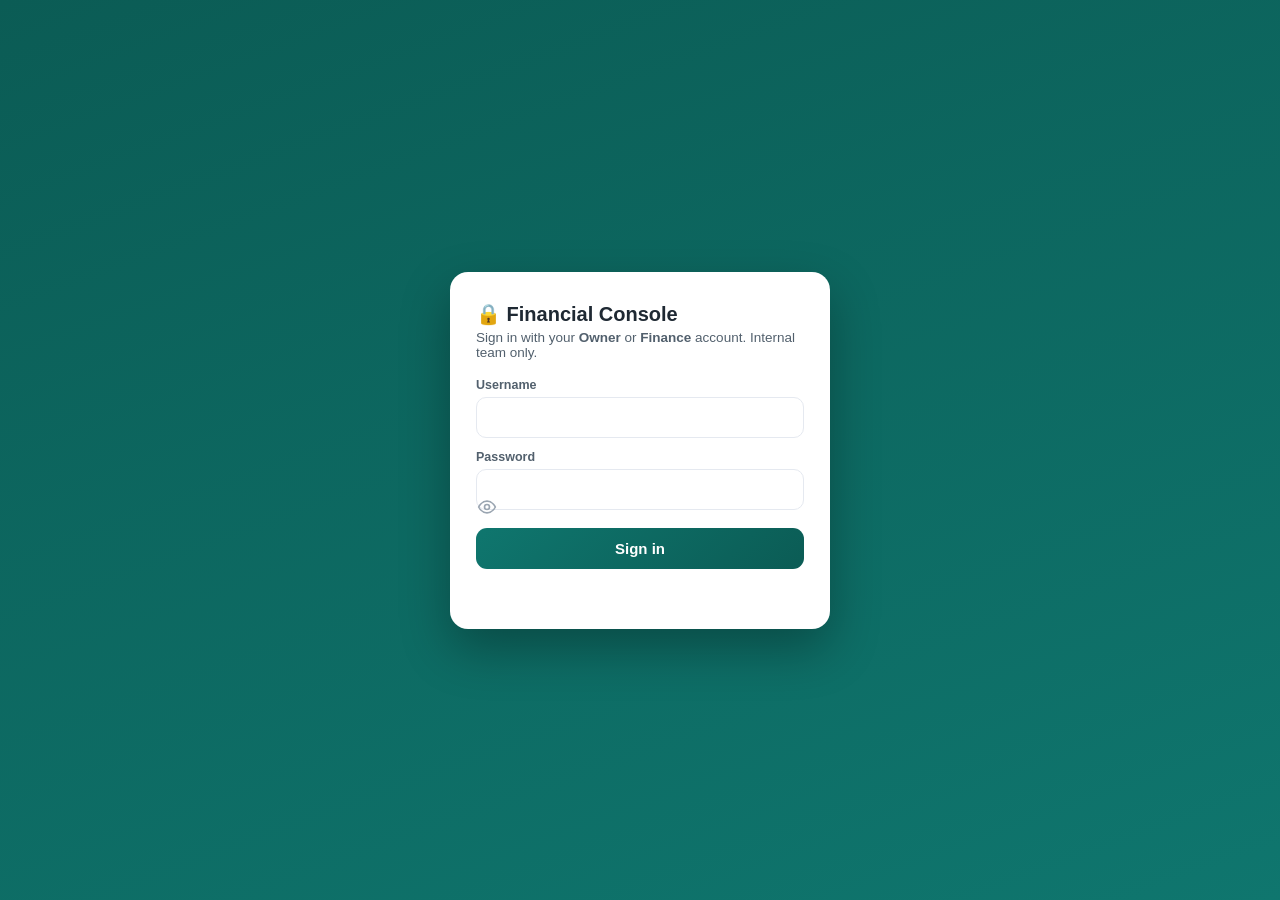
==== commit d1b90ca5: "Financial console: add show/hide password eye toggle on login Co-Authored-By: Claude Opus 4.8 <norep" ====
--- a/app/financial_app/index.html
+++ b/app/financial_app/index.html
@@ -163,6 +163,12 @@
     .gcard label{display:block; font-size:12.5px; font-weight:700; color:var(--ink-soft); margin:12px 0 5px;}
     .gcard input{width:100%; padding:11px 13px; border:1px solid var(--grey-line); border-radius:10px; font-size:15px;}
     .gcard input:focus{outline:0; border-color:var(--teal);}
+    .pwwrap{position:relative;}
+    .pwwrap input{padding-right:44px;}
+    #pwToggle{position:absolute; right:6px; top:50%; transform:translateY(-50%);
+      background:none; border:0; padding:7px; border-radius:8px; color:var(--muted); cursor:pointer; line-height:0;}
+    #pwToggle:hover{color:var(--teal-dark); background:var(--teal-soft);}
+    #pwToggle svg{width:20px; height:20px;}
     .gcard button{width:100%; margin-top:18px; padding:12px; border:0; border-radius:11px; color:#fff; font-weight:700; font-size:15px;
       background:linear-gradient(135deg,var(--teal),var(--teal-dark));}
     .gcard button:disabled{opacity:.6;}
@@ -258,7 +264,12 @@
         <label for="guser">Username</label>
         <input id="guser" type="text" autocomplete="username" />
         <label for="gpass">Password</label>
-        <input id="gpass" type="password" autocomplete="current-password" />
+        <div class="pwwrap">
+          <input id="gpass" type="password" autocomplete="current-password" />
+          <button type="button" id="pwToggle" aria-label="Show password" title="Show password">
+            <svg id="pwIcon" viewBox="0 0 24 24" fill="none"><path d="M2 12s3.5-7 10-7 10 7 10 7-3.5 7-10 7-10-7-10-7Z" stroke="currentColor" stroke-width="2"/><circle cx="12" cy="12" r="3" stroke="currentColor" stroke-width="2"/></svg>
+          </button>
+        </div>
         <button id="gbtn" type="submit">Sign in</button>
       </form>
       <div class="gmsg" id="gmsg"></div>
@@ -335,6 +346,18 @@
           el("gmsg").textContent=""; boot();
         })
         .catch(function(ex){ el("gbtn").disabled=false; el("gmsg").textContent="Network problem: "+ex.message; el("gmsg").className="gmsg err"; });
+    });
+
+    // show / hide password
+    var EYE='<path d="M2 12s3.5-7 10-7 10 7 10 7-3.5 7-10 7-10-7-10-7Z" stroke="currentColor" stroke-width="2"/><circle cx="12" cy="12" r="3" stroke="currentColor" stroke-width="2"/>';
+    var EYEOFF='<path d="M3 3l18 18" stroke="currentColor" stroke-width="2" stroke-linecap="round"/><path d="M10.6 10.6a3 3 0 0 0 4.2 4.2M9.9 4.6A10.9 10.9 0 0 1 12 5c6.5 0 10 7 10 7a17.8 17.8 0 0 1-3.2 4M6.1 6.1A17.8 17.8 0 0 0 2 12s3.5 7 10 7a10.9 10.9 0 0 0 4.1-.8" stroke="currentColor" stroke-width="2" stroke-linecap="round"/>';
+    el("pwToggle").addEventListener("click", function(){
+      var inp=el("gpass"), show=inp.type==="password";
+      inp.type=show?"text":"password";
+      el("pwIcon").innerHTML=show?EYEOFF:EYE;
+      this.setAttribute("aria-label", show?"Hide password":"Show password");
+      this.setAttribute("title", show?"Hide password":"Show password");
+      inp.focus();
     });
 
     el("logoutBtn").addEventListener("click", function(){
@@ -376,9 +399,9 @@
     }
 
     // ── VIEW ROUTING ──
-    function showHome(){ el("resultView").style.display="none"; el("homeView").style.display=""; window.scrollTo(0,0); }
+    function showHome(){ el("resultView").style.display="none"; el("homeView").style.display="block"; window.scrollTo(0,0); }
     function openResult(title, sub){
-      el("homeView").style.display="none"; el("resultView").style.display="";
+      el("homeView").style.display="none"; el("resultView").style.display="block";
       el("rvTitle").textContent=title; el("rvSub").textContent=sub||"";
       el("rvBody").innerHTML='<div class="loading">Loading…</div>'; window.scrollTo(0,0);
     }
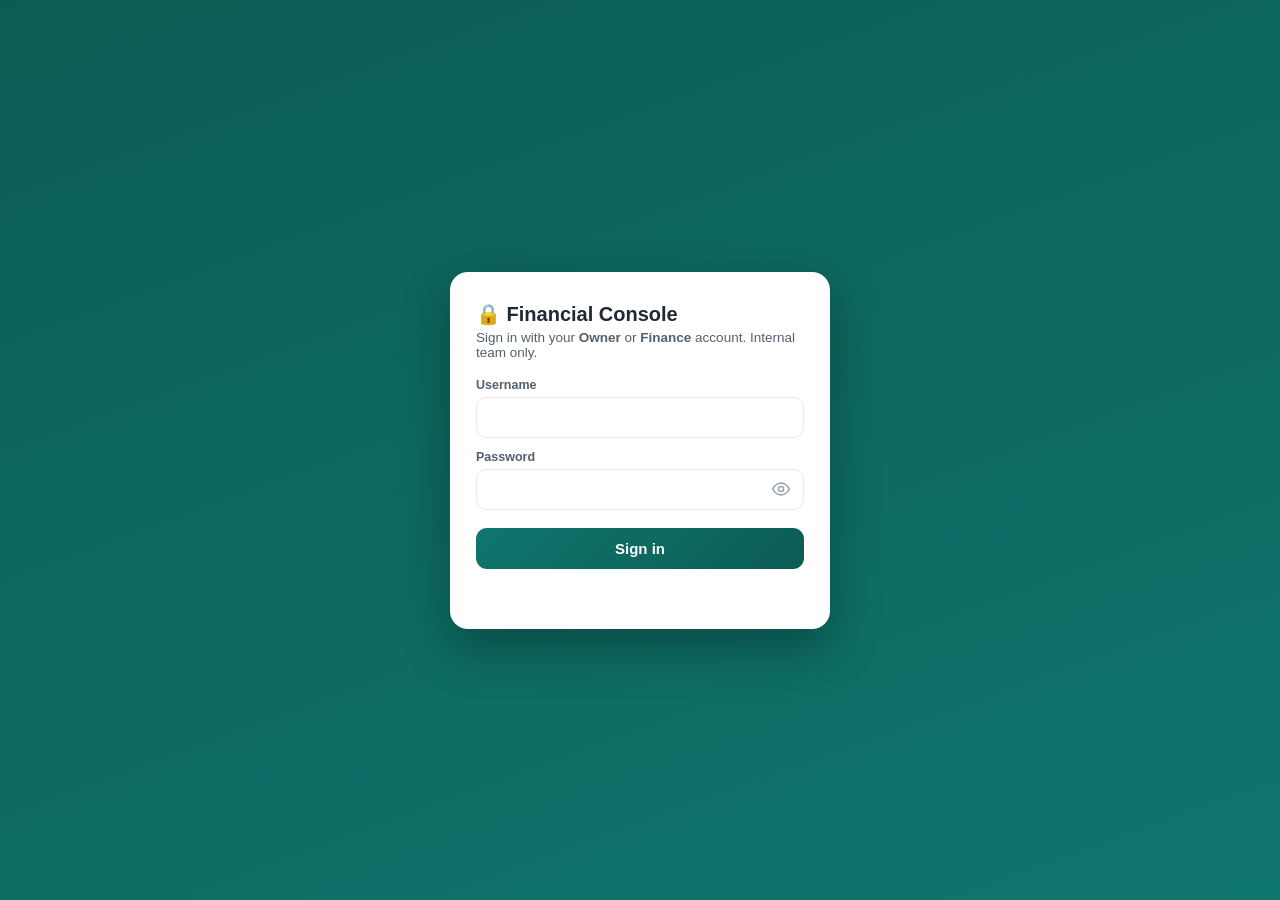
==== commit 62052446: "Financial login: stop .gcard button width/margin bleeding into eye toggle (position it correctly ins" ====
--- a/app/financial_app/index.html
+++ b/app/financial_app/index.html
@@ -166,7 +166,8 @@
     .pwwrap{position:relative;}
     .pwwrap input{padding-right:44px;}
     #pwToggle{position:absolute; right:6px; top:50%; transform:translateY(-50%);
-      background:none; border:0; padding:7px; border-radius:8px; color:var(--muted); cursor:pointer; line-height:0;}
+      width:auto; margin:0; background:none; border:0; padding:7px; border-radius:8px;
+      color:var(--muted); cursor:pointer; line-height:0;}
     #pwToggle:hover{color:var(--teal-dark); background:var(--teal-soft);}
     #pwToggle svg{width:20px; height:20px;}
     .gcard button{width:100%; margin-top:18px; padding:12px; border:0; border-radius:11px; color:#fff; font-weight:700; font-size:15px;
